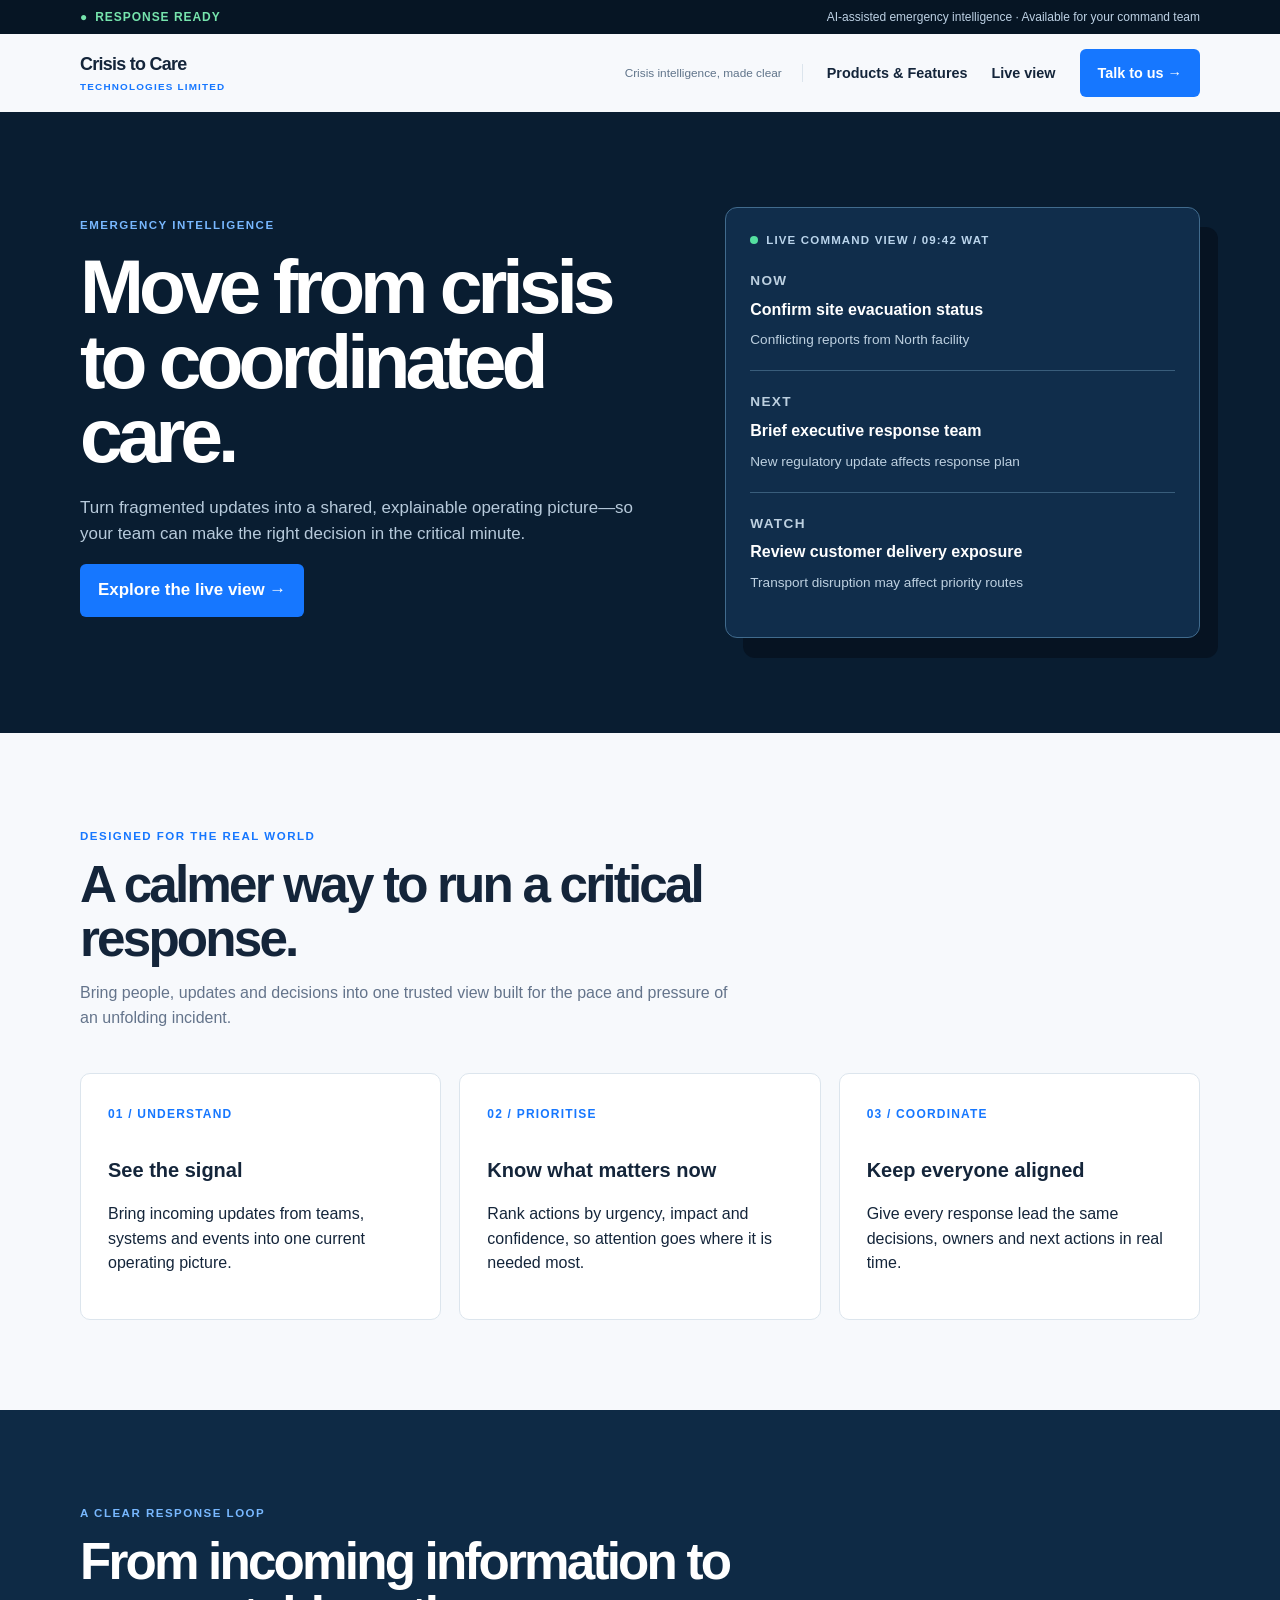
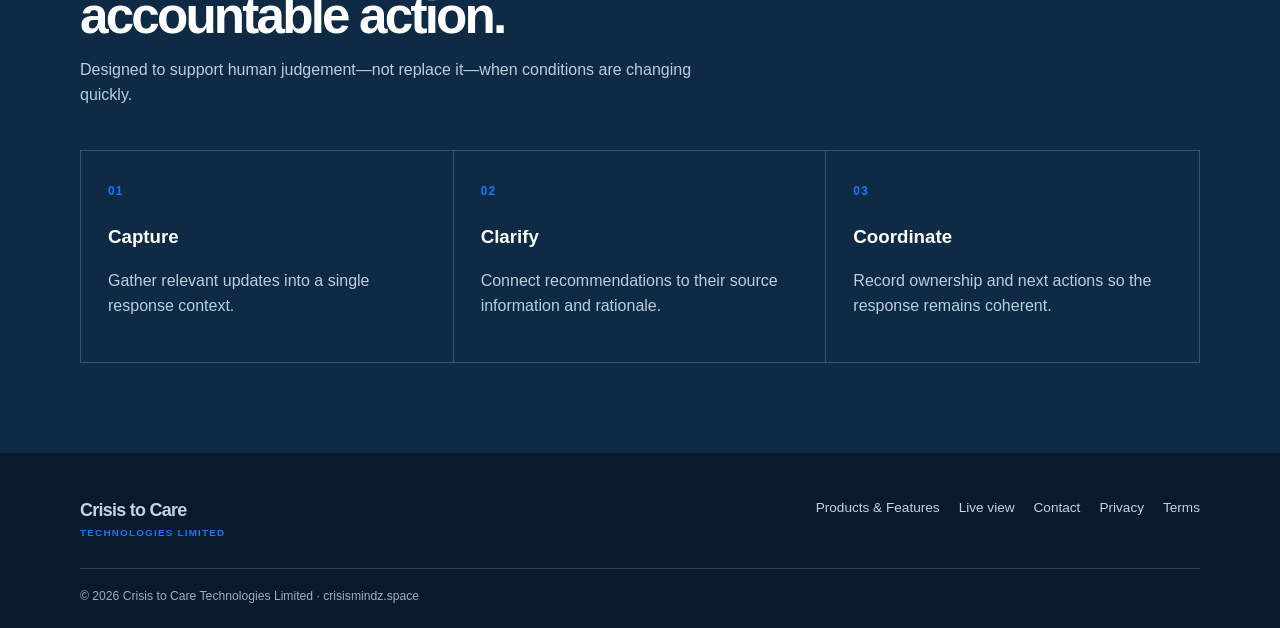
==== index.html @ 1ff705c8 "Redesign Crisis to Care website" ====
<!doctype html><html lang="en"><head><meta charset="utf-8"><meta name="viewport" content="width=device-width,initial-scale=1"><title>Crisis to Care Technologies Limited</title><link rel="stylesheet" href="site.css"><style>.statusbar{background:#061524;color:#bdd1e4;font-size:.75rem}.statusbar .wrap{min-height:34px;display:flex;align-items:center;justify-content:space-between}.status-live{color:#76e4ad;font-weight:bold;letter-spacing:.08em}.status-live:before{content:"●";margin-right:7px}.header-note{color:#60748a;font-size:.74rem;font-weight:normal;border-right:1px solid #dce5ed;padding-right:20px}@media(max-width:720px){.statusbar .wrap span:last-child,.header-note{display:none}}</style></head><body><div class="statusbar"><div class="wrap"><span class="status-live">RESPONSE READY</span><span>AI-assisted emergency intelligence · Available for your command team</span></div></div><nav class="nav wrap"><a class="brand" href="index.html">Crisis to Care<small>Technologies Limited</small></a><div class="links"><span class="header-note">Crisis intelligence, made clear</span><a href="product.html">Products &amp; Features</a><a href="demo.html">Live view</a><a class="button" href="contact.html">Talk to us →</a></div></nav><main><section class="hero"><div class="wrap hero-grid"><div><span class="eyebrow">Emergency intelligence</span><h1>Move from crisis to coordinated care.</h1><p>Turn fragmented updates into a shared, explainable operating picture—so your team can make the right decision in the critical minute.</p><p><a class="button" href="demo.html">Explore the live view →</a></p></div><aside class="command"><header><i class="pulse"></i>LIVE COMMAND VIEW / 09:42 WAT</header><div class="item"><span class="tag">NOW</span><b>Confirm site evacuation status</b><span>Conflicting reports from North facility</span></div><div class="item"><span class="tag">NEXT</span><b>Brief executive response team</b><span>New regulatory update affects response plan</span></div><div class="item"><span class="tag">WATCH</span><b>Review customer delivery exposure</b><span>Transport disruption may affect priority routes</span></div></aside></div></section><section class="section wrap"><div class="intro"><span class="eyebrow" style="color:#1677ff">Designed for the real world</span><h2>A calmer way to run a critical response.</h2><p>Bring people, updates and decisions into one trusted view built for the pace and pressure of an unfolding incident.</p></div><div class="grid"><article class="panel card"><span class="number">01 / UNDERSTAND</span><h3>See the signal</h3><p>Bring incoming updates from teams, systems and events into one current operating picture.</p></article><article class="panel card"><span class="number">02 / PRIORITISE</span><h3>Know what matters now</h3><p>Rank actions by urgency, impact and confidence, so attention goes where it is needed most.</p></article><article class="panel card"><span class="number">03 / COORDINATE</span><h3>Keep everyone aligned</h3><p>Give every response lead the same decisions, owners and next actions in real time.</p></article></div></section><section class="band"><div class="section wrap"><div class="intro"><span class="eyebrow">A clear response loop</span><h2>From incoming information to accountable action.</h2><p class="copy">Designed to support human judgement—not replace it—when conditions are changing quickly.</p></div><div class="steps"><div class="step"><span class="number">01</span><h3>Capture</h3><p class="copy">Gather relevant updates into a single response context.</p></div><div class="step"><span class="number">02</span><h3>Clarify</h3><p class="copy">Connect recommendations to their source information and rationale.</p></div><div class="step"><span class="number">03</span><h3>Coordinate</h3><p class="copy">Record ownership and next actions so the response remains coherent.</p></div></div></div></section></main><footer class="footer"><div class="wrap"><div class="footer-main"><a class="brand" href="index.html">Crisis to Care<small>Technologies Limited</small></a><nav><a href="product.html">Products &amp; Features</a><a href="demo.html">Live view</a><a href="contact.html">Contact</a><a href="privacy.html">Privacy</a><a href="terms.html">Terms</a></nav></div><div class="footer-bottom">© 2026 Crisis to Care Technologies Limited · crisismindz.space</div></div></footer><script src="site.js"></script></body></html>
---- site.css ----
:root{--ink:#14253a;--navy:#091d31;--blue:#1677ff;--pale:#edf6ff;--paper:#f7f9fc;--line:#dce5ed;--muted:#64748b}*{box-sizing:border-box}body{margin:0;background:var(--paper);color:var(--ink);font-family:Arial,sans-serif;line-height:1.55}a{color:inherit;text-decoration:none}.wrap{width:min(1120px,calc(100% - 40px));margin:auto}.nav{height:78px;display:flex;align-items:center;justify-content:space-between;gap:20px}.brand{font-weight:800;letter-spacing:-.04em;font-size:1.12rem}.brand small{display:block;color:var(--blue);font-size:.62rem;letter-spacing:.12em;text-transform:uppercase}.links{display:flex;align-items:center;gap:24px;font-size:.9rem;font-weight:bold}.links a:hover{color:var(--blue)}.button{display:inline-block;background:var(--blue);color:white;border-radius:6px;padding:13px 18px;font-weight:bold}.hero,.pagehead{background:var(--navy);color:white}.hero{padding:95px 0}.hero-grid{display:grid;grid-template-columns:1.1fr .9fr;gap:65px;align-items:center}.eyebrow{color:#78b8ff;font-weight:bold;letter-spacing:.13em;font-size:.72rem;text-transform:uppercase}.hero h1,.pagehead h1{font-size:clamp(2.8rem,6vw,5.4rem);letter-spacing:-.065em;line-height:.97;margin:13px 0 22px}.hero p,.pagehead p{color:#b7cadb;font-size:1.06rem;max-width:590px}.panel{background:white;border:1px solid var(--line);border-radius:10px;padding:27px}.command{background:#102d4b;border:1px solid #416b8d;border-radius:12px;padding:24px;box-shadow:18px 20px 0 #061322}.command header{color:#bad4eb;font-size:.72rem;font-weight:bold;letter-spacing:.1em}.pulse{display:inline-block;width:8px;height:8px;border-radius:50%;background:#55dfa0;margin-right:8px}.item{padding:18px 0;border-bottom:1px solid #395d7b}.item:last-child{border:0}.tag{color:#8dc6ff;font-size:.68rem;font-weight:bold;letter-spacing:.1em}.item b{display:block;margin:5px 0}.item span{color:#bdd0e0;font-size:.85rem}.section{padding:90px 0}.section h2{font-size:clamp(2.1rem,4vw,3.4rem);letter-spacing:-.055em;line-height:1.05;margin:10px 0 16px}.intro{max-width:650px;margin-bottom:42px}.intro p,.copy{color:var(--muted)}.grid{display:grid;grid-template-columns:repeat(3,1fr);gap:18px}.card h3{margin:29px 0 9px;font-size:1.25rem}.number{font-size:.75rem;font-weight:bold;letter-spacing:.1em;color:var(--blue)}.band{background:#0e2a45;color:white}.band .copy{color:#bbcede}.steps{display:grid;grid-template-columns:repeat(3,1fr);border:1px solid #36546f}.step{padding:27px;border-right:1px solid #36546f}.step:last-child{border:0}.pagehead{padding:76px 0}.pagehead h1{font-size:clamp(2.7rem,5vw,4.7rem)}.two{display:grid;grid-template-columns:1fr 1fr;gap:72px}.feature{display:grid;grid-template-columns:55px 1fr;gap:18px;padding:23px 0;border-bottom:1px solid var(--line)}.feature strong{background:var(--pale);color:var(--blue);border-radius:50%;height:43px;width:43px;display:grid;place-items:center;font-size:.76rem}.feature h3{margin:0 0 6px}.feature p{margin:0;color:var(--muted)}.form label{display:block;font-size:.8rem;font-weight:bold;margin:15px 0 6px}.form input,.form textarea,.form select{width:100%;padding:12px;border:1px solid #c9d6e1;border-radius:5px;font:inherit}.form textarea{min-height:120px}.legal{max-width:790px}.legal h2{font-size:1.4rem;margin-top:37px}.legal p{color:#566579}.footer{background:#081a2c;color:#c5d4e0;padding:44px 0 22px}.footer-main{display:flex;justify-content:space-between;gap:20px;padding-bottom:28px}.footer nav{display:flex;gap:19px;font-size:.85rem}.footer-bottom{border-top:1px solid #29425a;padding-top:18px;font-size:.76rem;color:#9bb0c0}@media(max-width:720px){.links{gap:10px;font-size:.78rem}.links a:not(.button){display:none}.hero{padding:70px 0}.hero-grid,.two,.grid,.steps{grid-template-columns:1fr;gap:25px}.section{padding:65px 0}.step{border-right:0;border-bottom:1px solid #36546f}.footer-main{flex-direction:column}.command{box-shadow:none}}
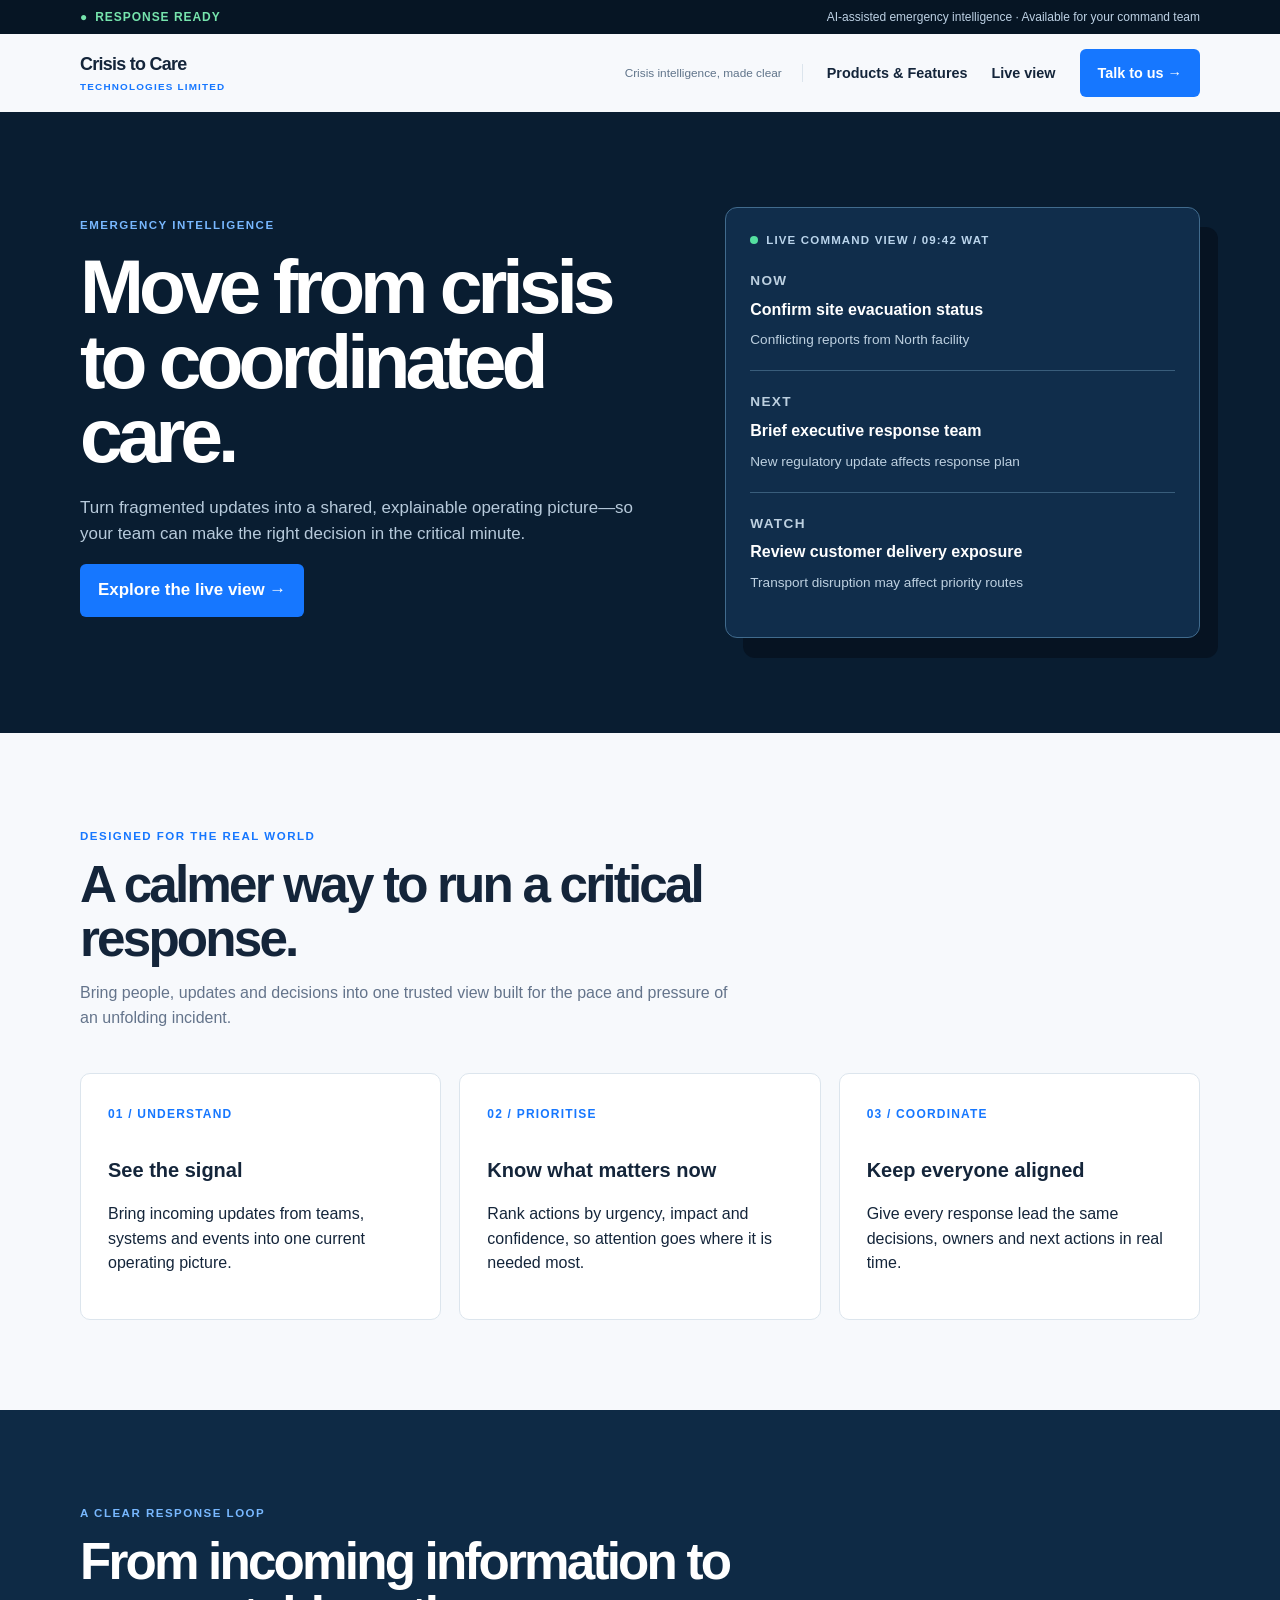
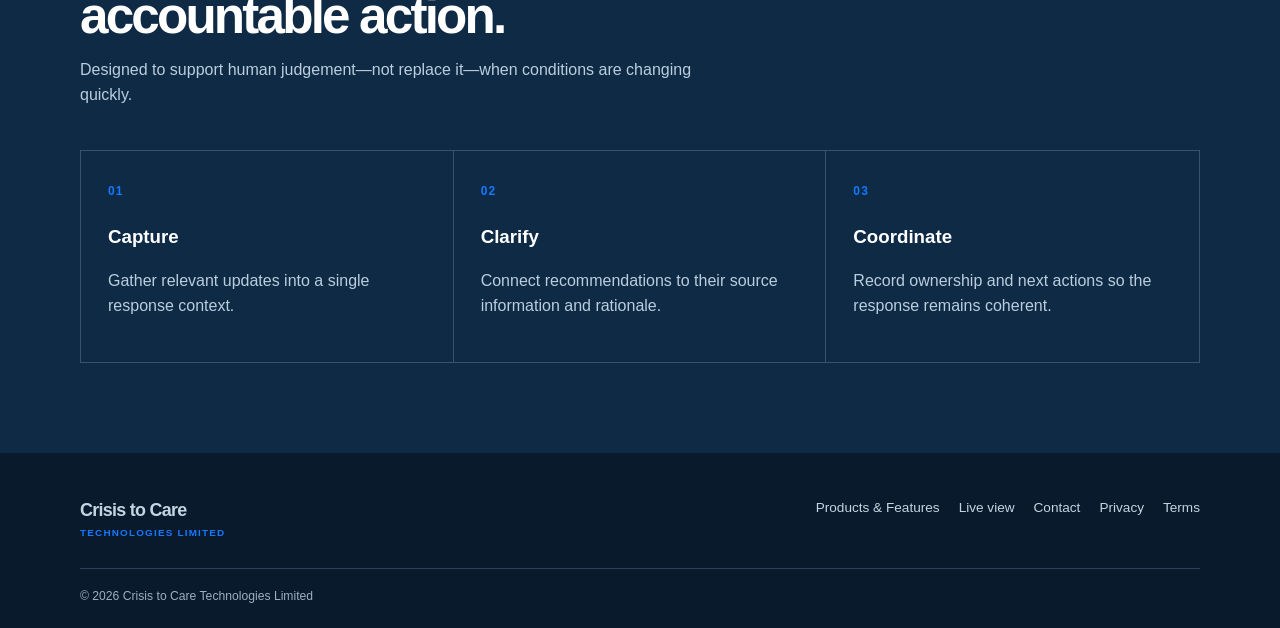
==== commit 9c07b8ca: "Set Crisis to Care canonical domain" ====
--- a/index.html
+++ b/index.html
@@ -1 +1 @@
-<!doctype html><html lang="en"><head><meta charset="utf-8"><meta name="viewport" content="width=device-width,initial-scale=1"><title>Crisis to Care Technologies Limited</title><link rel="stylesheet" href="site.css"><style>.statusbar{background:#061524;color:#bdd1e4;font-size:.75rem}.statusbar .wrap{min-height:34px;display:flex;align-items:center;justify-content:space-between}.status-live{color:#76e4ad;font-weight:bold;letter-spacing:.08em}.status-live:before{content:"●";margin-right:7px}.header-note{color:#60748a;font-size:.74rem;font-weight:normal;border-right:1px solid #dce5ed;padding-right:20px}@media(max-width:720px){.statusbar .wrap span:last-child,.header-note{display:none}}</style></head><body><div class="statusbar"><div class="wrap"><span class="status-live">RESPONSE READY</span><span>AI-assisted emergency intelligence · Available for your command team</span></div></div><nav class="nav wrap"><a class="brand" href="index.html">Crisis to Care<small>Technologies Limited</small></a><div class="links"><span class="header-note">Crisis intelligence, made clear</span><a href="product.html">Products &amp; Features</a><a href="demo.html">Live view</a><a class="button" href="contact.html">Talk to us →</a></div></nav><main><section class="hero"><div class="wrap hero-grid"><div><span class="eyebrow">Emergency intelligence</span><h1>Move from crisis to coordinated care.</h1><p>Turn fragmented updates into a shared, explainable operating picture—so your team can make the right decision in the critical minute.</p><p><a class="button" href="demo.html">Explore the live view →</a></p></div><aside class="command"><header><i class="pulse"></i>LIVE COMMAND VIEW / 09:42 WAT</header><div class="item"><span class="tag">NOW</span><b>Confirm site evacuation status</b><span>Conflicting reports from North facility</span></div><div class="item"><span class="tag">NEXT</span><b>Brief executive response team</b><span>New regulatory update affects response plan</span></div><div class="item"><span class="tag">WATCH</span><b>Review customer delivery exposure</b><span>Transport disruption may affect priority routes</span></div></aside></div></section><section class="section wrap"><div class="intro"><span class="eyebrow" style="color:#1677ff">Designed for the real world</span><h2>A calmer way to run a critical response.</h2><p>Bring people, updates and decisions into one trusted view built for the pace and pressure of an unfolding incident.</p></div><div class="grid"><article class="panel card"><span class="number">01 / UNDERSTAND</span><h3>See the signal</h3><p>Bring incoming updates from teams, systems and events into one current operating picture.</p></article><article class="panel card"><span class="number">02 / PRIORITISE</span><h3>Know what matters now</h3><p>Rank actions by urgency, impact and confidence, so attention goes where it is needed most.</p></article><article class="panel card"><span class="number">03 / COORDINATE</span><h3>Keep everyone aligned</h3><p>Give every response lead the same decisions, owners and next actions in real time.</p></article></div></section><section class="band"><div class="section wrap"><div class="intro"><span class="eyebrow">A clear response loop</span><h2>From incoming information to accountable action.</h2><p class="copy">Designed to support human judgement—not replace it—when conditions are changing quickly.</p></div><div class="steps"><div class="step"><span class="number">01</span><h3>Capture</h3><p class="copy">Gather relevant updates into a single response context.</p></div><div class="step"><span class="number">02</span><h3>Clarify</h3><p class="copy">Connect recommendations to their source information and rationale.</p></div><div class="step"><span class="number">03</span><h3>Coordinate</h3><p class="copy">Record ownership and next actions so the response remains coherent.</p></div></div></div></section></main><footer class="footer"><div class="wrap"><div class="footer-main"><a class="brand" href="index.html">Crisis to Care<small>Technologies Limited</small></a><nav><a href="product.html">Products &amp; Features</a><a href="demo.html">Live view</a><a href="contact.html">Contact</a><a href="privacy.html">Privacy</a><a href="terms.html">Terms</a></nav></div><div class="footer-bottom">© 2026 Crisis to Care Technologies Limited · crisismindz.space</div></div></footer><script src="site.js"></script></body></html>
+<!doctype html><html lang="en"><head><meta charset="utf-8"><meta name="viewport" content="width=device-width,initial-scale=1"><title>Crisis to Care Technologies Limited</title><link rel="stylesheet" href="site.css"><style>.statusbar{background:#061524;color:#bdd1e4;font-size:.75rem}.statusbar .wrap{min-height:34px;display:flex;align-items:center;justify-content:space-between}.status-live{color:#76e4ad;font-weight:bold;letter-spacing:.08em}.status-live:before{content:"●";margin-right:7px}.header-note{color:#60748a;font-size:.74rem;font-weight:normal;border-right:1px solid #dce5ed;padding-right:20px}@media(max-width:720px){.statusbar .wrap span:last-child,.header-note{display:none}}</style></head><body><div class="statusbar"><div class="wrap"><span class="status-live">RESPONSE READY</span><span>AI-assisted emergency intelligence · Available for your command team</span></div></div><nav class="nav wrap"><a class="brand" href="index.html">Crisis to Care<small>Technologies Limited</small></a><div class="links"><span class="header-note">Crisis intelligence, made clear</span><a href="product.html">Products &amp; Features</a><a href="demo.html">Live view</a><a class="button" href="contact.html">Talk to us →</a></div></nav><main><section class="hero"><div class="wrap hero-grid"><div><span class="eyebrow">Emergency intelligence</span><h1>Move from crisis to coordinated care.</h1><p>Turn fragmented updates into a shared, explainable operating picture—so your team can make the right decision in the critical minute.</p><p><a class="button" href="demo.html">Explore the live view →</a></p></div><aside class="command"><header><i class="pulse"></i>LIVE COMMAND VIEW / 09:42 WAT</header><div class="item"><span class="tag">NOW</span><b>Confirm site evacuation status</b><span>Conflicting reports from North facility</span></div><div class="item"><span class="tag">NEXT</span><b>Brief executive response team</b><span>New regulatory update affects response plan</span></div><div class="item"><span class="tag">WATCH</span><b>Review customer delivery exposure</b><span>Transport disruption may affect priority routes</span></div></aside></div></section><section class="section wrap"><div class="intro"><span class="eyebrow" style="color:#1677ff">Designed for the real world</span><h2>A calmer way to run a critical response.</h2><p>Bring people, updates and decisions into one trusted view built for the pace and pressure of an unfolding incident.</p></div><div class="grid"><article class="panel card"><span class="number">01 / UNDERSTAND</span><h3>See the signal</h3><p>Bring incoming updates from teams, systems and events into one current operating picture.</p></article><article class="panel card"><span class="number">02 / PRIORITISE</span><h3>Know what matters now</h3><p>Rank actions by urgency, impact and confidence, so attention goes where it is needed most.</p></article><article class="panel card"><span class="number">03 / COORDINATE</span><h3>Keep everyone aligned</h3><p>Give every response lead the same decisions, owners and next actions in real time.</p></article></div></section><section class="band"><div class="section wrap"><div class="intro"><span class="eyebrow">A clear response loop</span><h2>From incoming information to accountable action.</h2><p class="copy">Designed to support human judgement—not replace it—when conditions are changing quickly.</p></div><div class="steps"><div class="step"><span class="number">01</span><h3>Capture</h3><p class="copy">Gather relevant updates into a single response context.</p></div><div class="step"><span class="number">02</span><h3>Clarify</h3><p class="copy">Connect recommendations to their source information and rationale.</p></div><div class="step"><span class="number">03</span><h3>Coordinate</h3><p class="copy">Record ownership and next actions so the response remains coherent.</p></div></div></div></section></main><footer class="footer"><div class="wrap"><div class="footer-main"><a class="brand" href="index.html">Crisis to Care<small>Technologies Limited</small></a><nav><a href="product.html">Products &amp; Features</a><a href="demo.html">Live view</a><a href="contact.html">Contact</a><a href="privacy.html">Privacy</a><a href="terms.html">Terms</a></nav></div><div class="footer-bottom">© 2026 Crisis to Care Technologies Limited</div></div></footer><script src="site.js"></script></body></html>
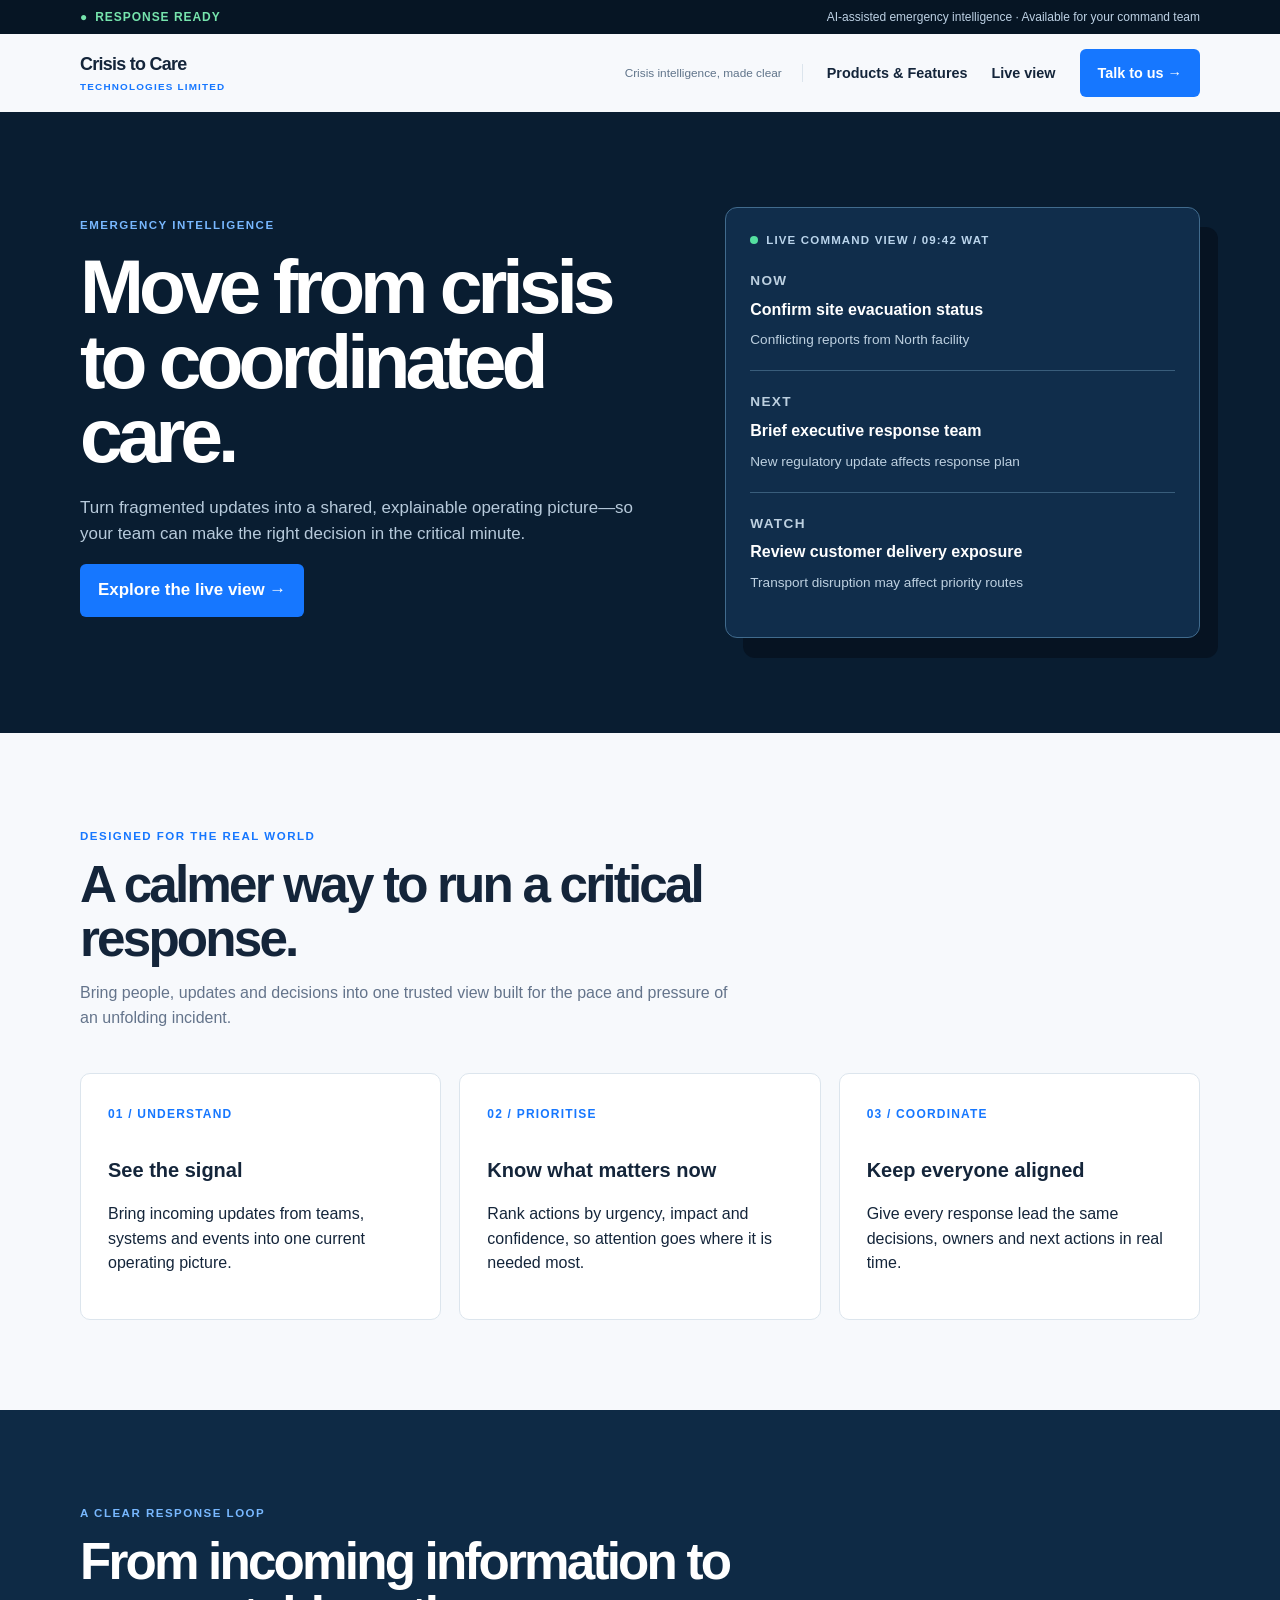
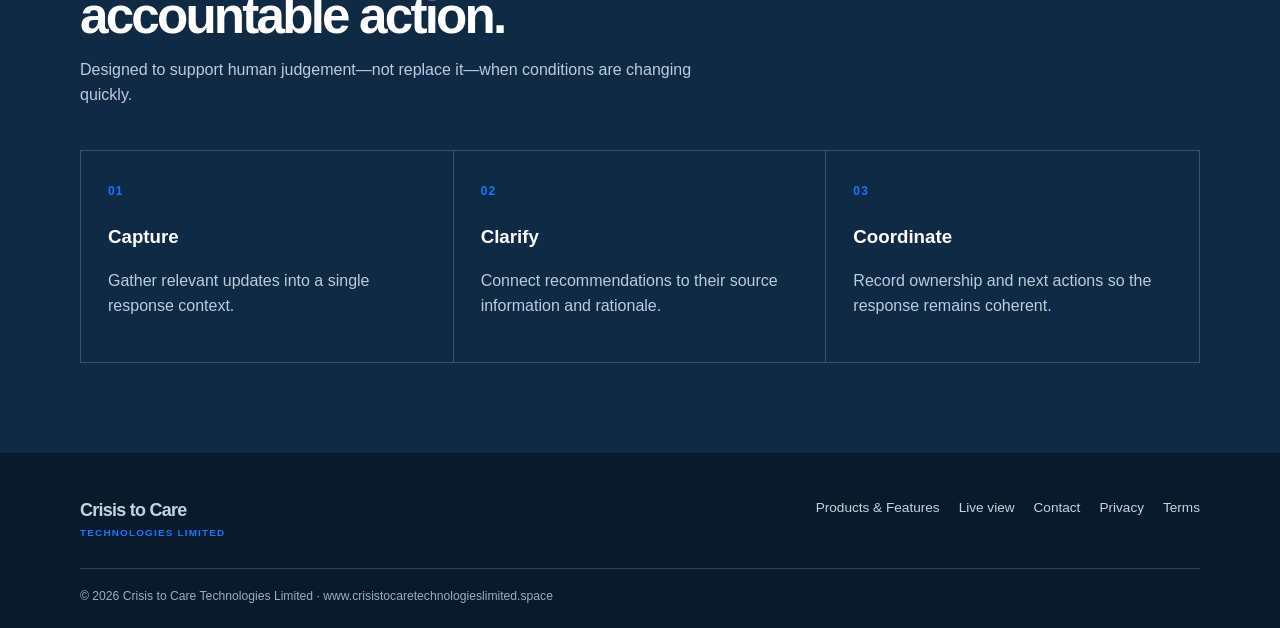
==== commit 07730876: "Show website URL in footer and contact" ====
--- a/index.html
+++ b/index.html
@@ -1 +1 @@
-<!doctype html><html lang="en"><head><meta charset="utf-8"><meta name="viewport" content="width=device-width,initial-scale=1"><title>Crisis to Care Technologies Limited</title><link rel="stylesheet" href="site.css"><style>.statusbar{background:#061524;color:#bdd1e4;font-size:.75rem}.statusbar .wrap{min-height:34px;display:flex;align-items:center;justify-content:space-between}.status-live{color:#76e4ad;font-weight:bold;letter-spacing:.08em}.status-live:before{content:"●";margin-right:7px}.header-note{color:#60748a;font-size:.74rem;font-weight:normal;border-right:1px solid #dce5ed;padding-right:20px}@media(max-width:720px){.statusbar .wrap span:last-child,.header-note{display:none}}</style></head><body><div class="statusbar"><div class="wrap"><span class="status-live">RESPONSE READY</span><span>AI-assisted emergency intelligence · Available for your command team</span></div></div><nav class="nav wrap"><a class="brand" href="index.html">Crisis to Care<small>Technologies Limited</small></a><div class="links"><span class="header-note">Crisis intelligence, made clear</span><a href="product.html">Products &amp; Features</a><a href="demo.html">Live view</a><a class="button" href="contact.html">Talk to us →</a></div></nav><main><section class="hero"><div class="wrap hero-grid"><div><span class="eyebrow">Emergency intelligence</span><h1>Move from crisis to coordinated care.</h1><p>Turn fragmented updates into a shared, explainable operating picture—so your team can make the right decision in the critical minute.</p><p><a class="button" href="demo.html">Explore the live view →</a></p></div><aside class="command"><header><i class="pulse"></i>LIVE COMMAND VIEW / 09:42 WAT</header><div class="item"><span class="tag">NOW</span><b>Confirm site evacuation status</b><span>Conflicting reports from North facility</span></div><div class="item"><span class="tag">NEXT</span><b>Brief executive response team</b><span>New regulatory update affects response plan</span></div><div class="item"><span class="tag">WATCH</span><b>Review customer delivery exposure</b><span>Transport disruption may affect priority routes</span></div></aside></div></section><section class="section wrap"><div class="intro"><span class="eyebrow" style="color:#1677ff">Designed for the real world</span><h2>A calmer way to run a critical response.</h2><p>Bring people, updates and decisions into one trusted view built for the pace and pressure of an unfolding incident.</p></div><div class="grid"><article class="panel card"><span class="number">01 / UNDERSTAND</span><h3>See the signal</h3><p>Bring incoming updates from teams, systems and events into one current operating picture.</p></article><article class="panel card"><span class="number">02 / PRIORITISE</span><h3>Know what matters now</h3><p>Rank actions by urgency, impact and confidence, so attention goes where it is needed most.</p></article><article class="panel card"><span class="number">03 / COORDINATE</span><h3>Keep everyone aligned</h3><p>Give every response lead the same decisions, owners and next actions in real time.</p></article></div></section><section class="band"><div class="section wrap"><div class="intro"><span class="eyebrow">A clear response loop</span><h2>From incoming information to accountable action.</h2><p class="copy">Designed to support human judgement—not replace it—when conditions are changing quickly.</p></div><div class="steps"><div class="step"><span class="number">01</span><h3>Capture</h3><p class="copy">Gather relevant updates into a single response context.</p></div><div class="step"><span class="number">02</span><h3>Clarify</h3><p class="copy">Connect recommendations to their source information and rationale.</p></div><div class="step"><span class="number">03</span><h3>Coordinate</h3><p class="copy">Record ownership and next actions so the response remains coherent.</p></div></div></div></section></main><footer class="footer"><div class="wrap"><div class="footer-main"><a class="brand" href="index.html">Crisis to Care<small>Technologies Limited</small></a><nav><a href="product.html">Products &amp; Features</a><a href="demo.html">Live view</a><a href="contact.html">Contact</a><a href="privacy.html">Privacy</a><a href="terms.html">Terms</a></nav></div><div class="footer-bottom">© 2026 Crisis to Care Technologies Limited</div></div></footer><script src="site.js"></script></body></html>
+<!doctype html><html lang="en"><head><meta charset="utf-8"><meta name="viewport" content="width=device-width,initial-scale=1"><title>Crisis to Care Technologies Limited</title><link rel="stylesheet" href="site.css"><style>.statusbar{background:#061524;color:#bdd1e4;font-size:.75rem}.statusbar .wrap{min-height:34px;display:flex;align-items:center;justify-content:space-between}.status-live{color:#76e4ad;font-weight:bold;letter-spacing:.08em}.status-live:before{content:"●";margin-right:7px}.header-note{color:#60748a;font-size:.74rem;font-weight:normal;border-right:1px solid #dce5ed;padding-right:20px}@media(max-width:720px){.statusbar .wrap span:last-child,.header-note{display:none}}</style></head><body><div class="statusbar"><div class="wrap"><span class="status-live">RESPONSE READY</span><span>AI-assisted emergency intelligence · Available for your command team</span></div></div><nav class="nav wrap"><a class="brand" href="index.html">Crisis to Care<small>Technologies Limited</small></a><div class="links"><span class="header-note">Crisis intelligence, made clear</span><a href="product.html">Products &amp; Features</a><a href="demo.html">Live view</a><a class="button" href="contact.html">Talk to us →</a></div></nav><main><section class="hero"><div class="wrap hero-grid"><div><span class="eyebrow">Emergency intelligence</span><h1>Move from crisis to coordinated care.</h1><p>Turn fragmented updates into a shared, explainable operating picture—so your team can make the right decision in the critical minute.</p><p><a class="button" href="demo.html">Explore the live view →</a></p></div><aside class="command"><header><i class="pulse"></i>LIVE COMMAND VIEW / 09:42 WAT</header><div class="item"><span class="tag">NOW</span><b>Confirm site evacuation status</b><span>Conflicting reports from North facility</span></div><div class="item"><span class="tag">NEXT</span><b>Brief executive response team</b><span>New regulatory update affects response plan</span></div><div class="item"><span class="tag">WATCH</span><b>Review customer delivery exposure</b><span>Transport disruption may affect priority routes</span></div></aside></div></section><section class="section wrap"><div class="intro"><span class="eyebrow" style="color:#1677ff">Designed for the real world</span><h2>A calmer way to run a critical response.</h2><p>Bring people, updates and decisions into one trusted view built for the pace and pressure of an unfolding incident.</p></div><div class="grid"><article class="panel card"><span class="number">01 / UNDERSTAND</span><h3>See the signal</h3><p>Bring incoming updates from teams, systems and events into one current operating picture.</p></article><article class="panel card"><span class="number">02 / PRIORITISE</span><h3>Know what matters now</h3><p>Rank actions by urgency, impact and confidence, so attention goes where it is needed most.</p></article><article class="panel card"><span class="number">03 / COORDINATE</span><h3>Keep everyone aligned</h3><p>Give every response lead the same decisions, owners and next actions in real time.</p></article></div></section><section class="band"><div class="section wrap"><div class="intro"><span class="eyebrow">A clear response loop</span><h2>From incoming information to accountable action.</h2><p class="copy">Designed to support human judgement—not replace it—when conditions are changing quickly.</p></div><div class="steps"><div class="step"><span class="number">01</span><h3>Capture</h3><p class="copy">Gather relevant updates into a single response context.</p></div><div class="step"><span class="number">02</span><h3>Clarify</h3><p class="copy">Connect recommendations to their source information and rationale.</p></div><div class="step"><span class="number">03</span><h3>Coordinate</h3><p class="copy">Record ownership and next actions so the response remains coherent.</p></div></div></div></section></main><footer class="footer"><div class="wrap"><div class="footer-main"><a class="brand" href="index.html">Crisis to Care<small>Technologies Limited</small></a><nav><a href="product.html">Products &amp; Features</a><a href="demo.html">Live view</a><a href="contact.html">Contact</a><a href="privacy.html">Privacy</a><a href="terms.html">Terms</a></nav></div><div class="footer-bottom">© 2026 Crisis to Care Technologies Limited · <a href="https://www.crisistocaretechnologieslimited.space">www.crisistocaretechnologieslimited.space</a></div></div></footer><script src="site.js"></script></body></html>
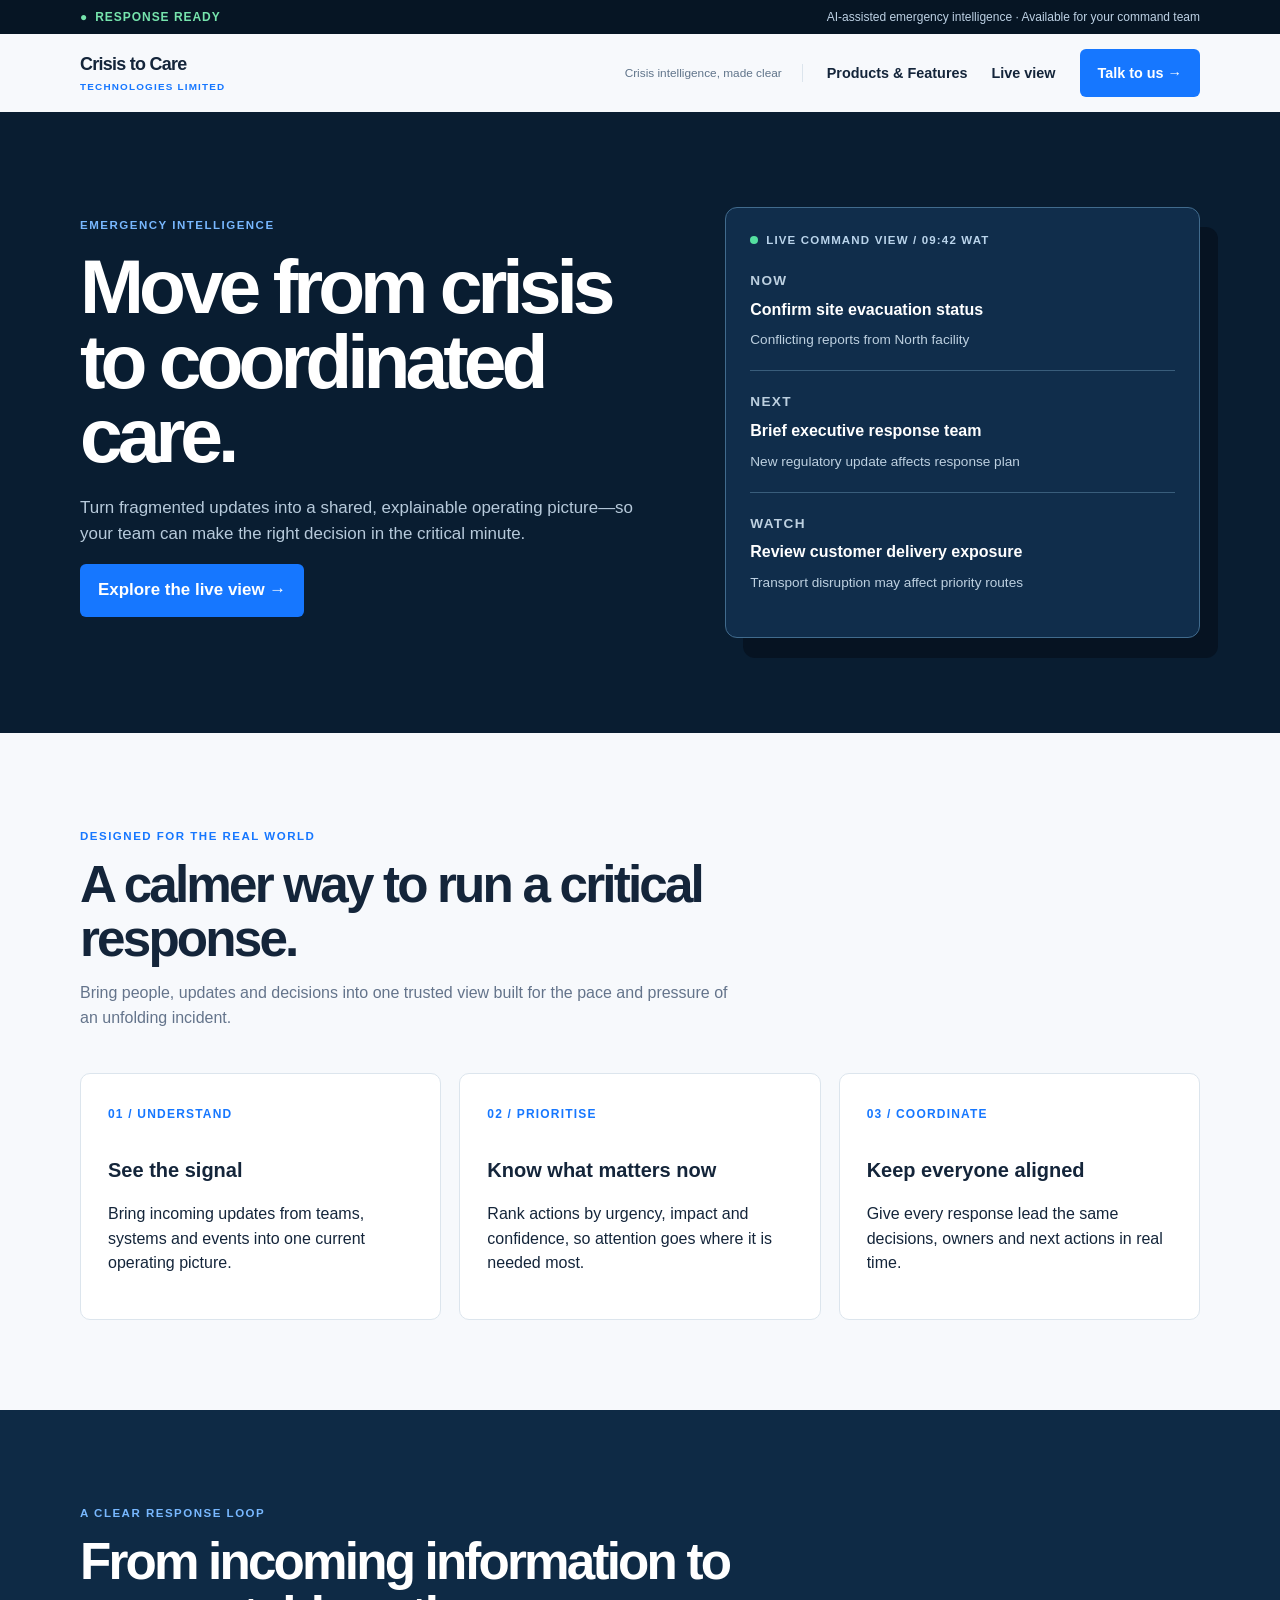
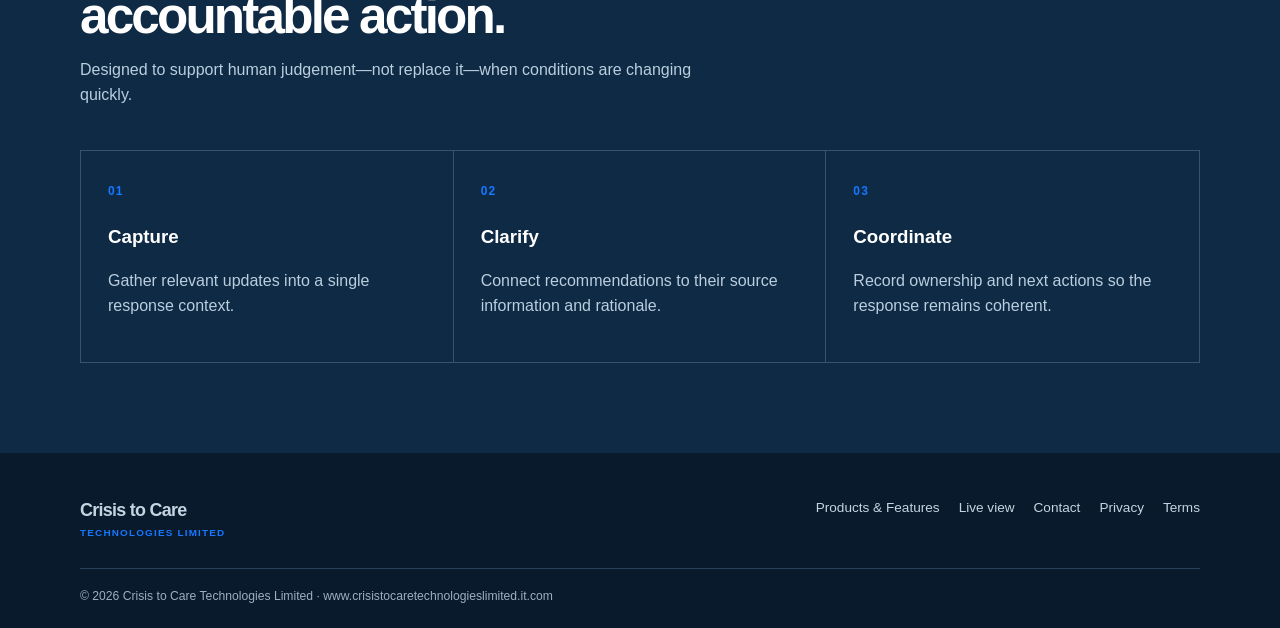
==== commit 09d86088: "Change Crisis to Care domain to it.com" ====
--- a/index.html
+++ b/index.html
@@ -1 +1 @@
-<!doctype html><html lang="en"><head><meta charset="utf-8"><meta name="viewport" content="width=device-width,initial-scale=1"><title>Crisis to Care Technologies Limited</title><link rel="stylesheet" href="site.css"><style>.statusbar{background:#061524;color:#bdd1e4;font-size:.75rem}.statusbar .wrap{min-height:34px;display:flex;align-items:center;justify-content:space-between}.status-live{color:#76e4ad;font-weight:bold;letter-spacing:.08em}.status-live:before{content:"●";margin-right:7px}.header-note{color:#60748a;font-size:.74rem;font-weight:normal;border-right:1px solid #dce5ed;padding-right:20px}@media(max-width:720px){.statusbar .wrap span:last-child,.header-note{display:none}}</style></head><body><div class="statusbar"><div class="wrap"><span class="status-live">RESPONSE READY</span><span>AI-assisted emergency intelligence · Available for your command team</span></div></div><nav class="nav wrap"><a class="brand" href="index.html">Crisis to Care<small>Technologies Limited</small></a><div class="links"><span class="header-note">Crisis intelligence, made clear</span><a href="product.html">Products &amp; Features</a><a href="demo.html">Live view</a><a class="button" href="contact.html">Talk to us →</a></div></nav><main><section class="hero"><div class="wrap hero-grid"><div><span class="eyebrow">Emergency intelligence</span><h1>Move from crisis to coordinated care.</h1><p>Turn fragmented updates into a shared, explainable operating picture—so your team can make the right decision in the critical minute.</p><p><a class="button" href="demo.html">Explore the live view →</a></p></div><aside class="command"><header><i class="pulse"></i>LIVE COMMAND VIEW / 09:42 WAT</header><div class="item"><span class="tag">NOW</span><b>Confirm site evacuation status</b><span>Conflicting reports from North facility</span></div><div class="item"><span class="tag">NEXT</span><b>Brief executive response team</b><span>New regulatory update affects response plan</span></div><div class="item"><span class="tag">WATCH</span><b>Review customer delivery exposure</b><span>Transport disruption may affect priority routes</span></div></aside></div></section><section class="section wrap"><div class="intro"><span class="eyebrow" style="color:#1677ff">Designed for the real world</span><h2>A calmer way to run a critical response.</h2><p>Bring people, updates and decisions into one trusted view built for the pace and pressure of an unfolding incident.</p></div><div class="grid"><article class="panel card"><span class="number">01 / UNDERSTAND</span><h3>See the signal</h3><p>Bring incoming updates from teams, systems and events into one current operating picture.</p></article><article class="panel card"><span class="number">02 / PRIORITISE</span><h3>Know what matters now</h3><p>Rank actions by urgency, impact and confidence, so attention goes where it is needed most.</p></article><article class="panel card"><span class="number">03 / COORDINATE</span><h3>Keep everyone aligned</h3><p>Give every response lead the same decisions, owners and next actions in real time.</p></article></div></section><section class="band"><div class="section wrap"><div class="intro"><span class="eyebrow">A clear response loop</span><h2>From incoming information to accountable action.</h2><p class="copy">Designed to support human judgement—not replace it—when conditions are changing quickly.</p></div><div class="steps"><div class="step"><span class="number">01</span><h3>Capture</h3><p class="copy">Gather relevant updates into a single response context.</p></div><div class="step"><span class="number">02</span><h3>Clarify</h3><p class="copy">Connect recommendations to their source information and rationale.</p></div><div class="step"><span class="number">03</span><h3>Coordinate</h3><p class="copy">Record ownership and next actions so the response remains coherent.</p></div></div></div></section></main><footer class="footer"><div class="wrap"><div class="footer-main"><a class="brand" href="index.html">Crisis to Care<small>Technologies Limited</small></a><nav><a href="product.html">Products &amp; Features</a><a href="demo.html">Live view</a><a href="contact.html">Contact</a><a href="privacy.html">Privacy</a><a href="terms.html">Terms</a></nav></div><div class="footer-bottom">© 2026 Crisis to Care Technologies Limited · <a href="https://www.crisistocaretechnologieslimited.space">www.crisistocaretechnologieslimited.space</a></div></div></footer><script src="site.js"></script></body></html>
+<!doctype html><html lang="en"><head><meta charset="utf-8"><meta name="viewport" content="width=device-width,initial-scale=1"><title>Crisis to Care Technologies Limited</title><link rel="stylesheet" href="site.css"><style>.statusbar{background:#061524;color:#bdd1e4;font-size:.75rem}.statusbar .wrap{min-height:34px;display:flex;align-items:center;justify-content:space-between}.status-live{color:#76e4ad;font-weight:bold;letter-spacing:.08em}.status-live:before{content:"●";margin-right:7px}.header-note{color:#60748a;font-size:.74rem;font-weight:normal;border-right:1px solid #dce5ed;padding-right:20px}@media(max-width:720px){.statusbar .wrap span:last-child,.header-note{display:none}}</style></head><body><div class="statusbar"><div class="wrap"><span class="status-live">RESPONSE READY</span><span>AI-assisted emergency intelligence · Available for your command team</span></div></div><nav class="nav wrap"><a class="brand" href="index.html">Crisis to Care<small>Technologies Limited</small></a><div class="links"><span class="header-note">Crisis intelligence, made clear</span><a href="product.html">Products &amp; Features</a><a href="demo.html">Live view</a><a class="button" href="contact.html">Talk to us →</a></div></nav><main><section class="hero"><div class="wrap hero-grid"><div><span class="eyebrow">Emergency intelligence</span><h1>Move from crisis to coordinated care.</h1><p>Turn fragmented updates into a shared, explainable operating picture—so your team can make the right decision in the critical minute.</p><p><a class="button" href="demo.html">Explore the live view →</a></p></div><aside class="command"><header><i class="pulse"></i>LIVE COMMAND VIEW / 09:42 WAT</header><div class="item"><span class="tag">NOW</span><b>Confirm site evacuation status</b><span>Conflicting reports from North facility</span></div><div class="item"><span class="tag">NEXT</span><b>Brief executive response team</b><span>New regulatory update affects response plan</span></div><div class="item"><span class="tag">WATCH</span><b>Review customer delivery exposure</b><span>Transport disruption may affect priority routes</span></div></aside></div></section><section class="section wrap"><div class="intro"><span class="eyebrow" style="color:#1677ff">Designed for the real world</span><h2>A calmer way to run a critical response.</h2><p>Bring people, updates and decisions into one trusted view built for the pace and pressure of an unfolding incident.</p></div><div class="grid"><article class="panel card"><span class="number">01 / UNDERSTAND</span><h3>See the signal</h3><p>Bring incoming updates from teams, systems and events into one current operating picture.</p></article><article class="panel card"><span class="number">02 / PRIORITISE</span><h3>Know what matters now</h3><p>Rank actions by urgency, impact and confidence, so attention goes where it is needed most.</p></article><article class="panel card"><span class="number">03 / COORDINATE</span><h3>Keep everyone aligned</h3><p>Give every response lead the same decisions, owners and next actions in real time.</p></article></div></section><section class="band"><div class="section wrap"><div class="intro"><span class="eyebrow">A clear response loop</span><h2>From incoming information to accountable action.</h2><p class="copy">Designed to support human judgement—not replace it—when conditions are changing quickly.</p></div><div class="steps"><div class="step"><span class="number">01</span><h3>Capture</h3><p class="copy">Gather relevant updates into a single response context.</p></div><div class="step"><span class="number">02</span><h3>Clarify</h3><p class="copy">Connect recommendations to their source information and rationale.</p></div><div class="step"><span class="number">03</span><h3>Coordinate</h3><p class="copy">Record ownership and next actions so the response remains coherent.</p></div></div></div></section></main><footer class="footer"><div class="wrap"><div class="footer-main"><a class="brand" href="index.html">Crisis to Care<small>Technologies Limited</small></a><nav><a href="product.html">Products &amp; Features</a><a href="demo.html">Live view</a><a href="contact.html">Contact</a><a href="privacy.html">Privacy</a><a href="terms.html">Terms</a></nav></div><div class="footer-bottom">© 2026 Crisis to Care Technologies Limited · <a href="https://www.crisistocaretechnologieslimited.it.com">www.crisistocaretechnologieslimited.it.com</a></div></div></footer><script src="site.js"></script></body></html>
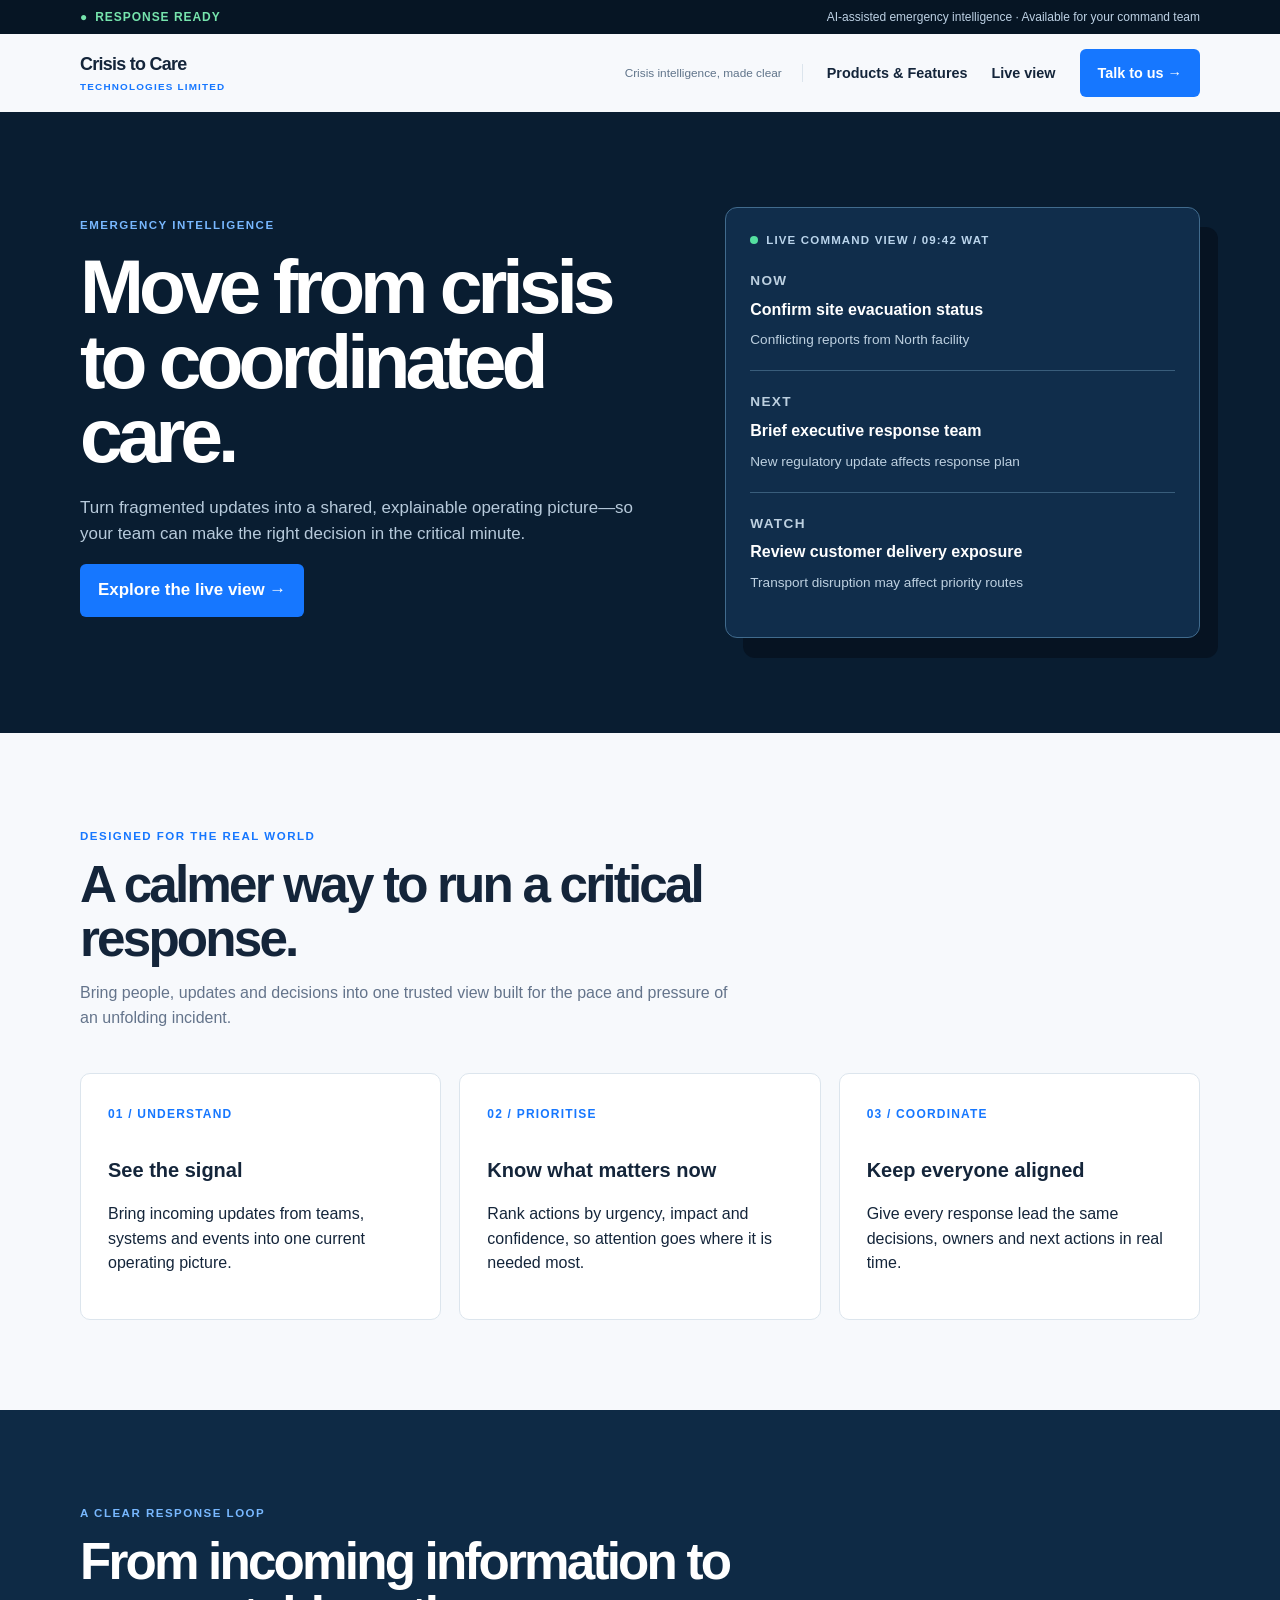
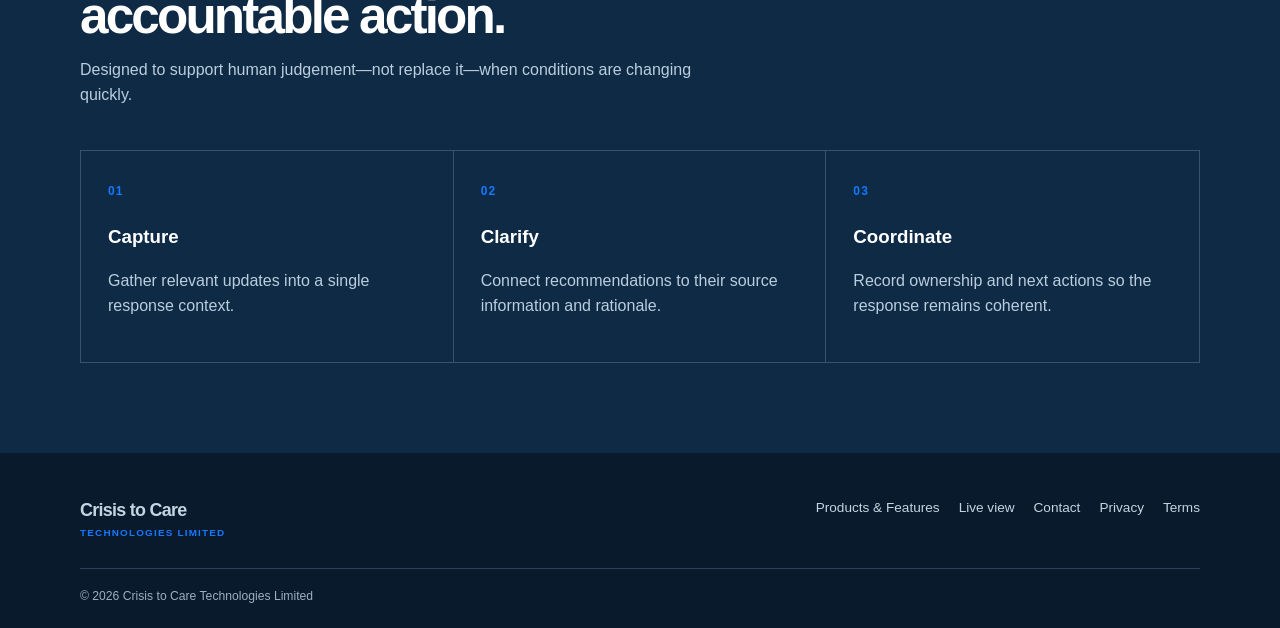
==== commit 61470ff1: "Remove website URL from pages and metadata" ====
--- a/index.html
+++ b/index.html
@@ -1 +1 @@
-<!doctype html><html lang="en"><head><meta charset="utf-8"><meta name="viewport" content="width=device-width,initial-scale=1"><title>Crisis to Care Technologies Limited</title><link rel="stylesheet" href="site.css"><style>.statusbar{background:#061524;color:#bdd1e4;font-size:.75rem}.statusbar .wrap{min-height:34px;display:flex;align-items:center;justify-content:space-between}.status-live{color:#76e4ad;font-weight:bold;letter-spacing:.08em}.status-live:before{content:"●";margin-right:7px}.header-note{color:#60748a;font-size:.74rem;font-weight:normal;border-right:1px solid #dce5ed;padding-right:20px}@media(max-width:720px){.statusbar .wrap span:last-child,.header-note{display:none}}</style></head><body><div class="statusbar"><div class="wrap"><span class="status-live">RESPONSE READY</span><span>AI-assisted emergency intelligence · Available for your command team</span></div></div><nav class="nav wrap"><a class="brand" href="index.html">Crisis to Care<small>Technologies Limited</small></a><div class="links"><span class="header-note">Crisis intelligence, made clear</span><a href="product.html">Products &amp; Features</a><a href="demo.html">Live view</a><a class="button" href="contact.html">Talk to us →</a></div></nav><main><section class="hero"><div class="wrap hero-grid"><div><span class="eyebrow">Emergency intelligence</span><h1>Move from crisis to coordinated care.</h1><p>Turn fragmented updates into a shared, explainable operating picture—so your team can make the right decision in the critical minute.</p><p><a class="button" href="demo.html">Explore the live view →</a></p></div><aside class="command"><header><i class="pulse"></i>LIVE COMMAND VIEW / 09:42 WAT</header><div class="item"><span class="tag">NOW</span><b>Confirm site evacuation status</b><span>Conflicting reports from North facility</span></div><div class="item"><span class="tag">NEXT</span><b>Brief executive response team</b><span>New regulatory update affects response plan</span></div><div class="item"><span class="tag">WATCH</span><b>Review customer delivery exposure</b><span>Transport disruption may affect priority routes</span></div></aside></div></section><section class="section wrap"><div class="intro"><span class="eyebrow" style="color:#1677ff">Designed for the real world</span><h2>A calmer way to run a critical response.</h2><p>Bring people, updates and decisions into one trusted view built for the pace and pressure of an unfolding incident.</p></div><div class="grid"><article class="panel card"><span class="number">01 / UNDERSTAND</span><h3>See the signal</h3><p>Bring incoming updates from teams, systems and events into one current operating picture.</p></article><article class="panel card"><span class="number">02 / PRIORITISE</span><h3>Know what matters now</h3><p>Rank actions by urgency, impact and confidence, so attention goes where it is needed most.</p></article><article class="panel card"><span class="number">03 / COORDINATE</span><h3>Keep everyone aligned</h3><p>Give every response lead the same decisions, owners and next actions in real time.</p></article></div></section><section class="band"><div class="section wrap"><div class="intro"><span class="eyebrow">A clear response loop</span><h2>From incoming information to accountable action.</h2><p class="copy">Designed to support human judgement—not replace it—when conditions are changing quickly.</p></div><div class="steps"><div class="step"><span class="number">01</span><h3>Capture</h3><p class="copy">Gather relevant updates into a single response context.</p></div><div class="step"><span class="number">02</span><h3>Clarify</h3><p class="copy">Connect recommendations to their source information and rationale.</p></div><div class="step"><span class="number">03</span><h3>Coordinate</h3><p class="copy">Record ownership and next actions so the response remains coherent.</p></div></div></div></section></main><footer class="footer"><div class="wrap"><div class="footer-main"><a class="brand" href="index.html">Crisis to Care<small>Technologies Limited</small></a><nav><a href="product.html">Products &amp; Features</a><a href="demo.html">Live view</a><a href="contact.html">Contact</a><a href="privacy.html">Privacy</a><a href="terms.html">Terms</a></nav></div><div class="footer-bottom">© 2026 Crisis to Care Technologies Limited · <a href="https://www.crisistocaretechnologieslimited.it.com">www.crisistocaretechnologieslimited.it.com</a></div></div></footer><script src="site.js"></script></body></html>
+<!doctype html><html lang="en"><head><meta charset="utf-8"><meta name="viewport" content="width=device-width,initial-scale=1"><title>Crisis to Care Technologies Limited</title><link rel="stylesheet" href="site.css"><style>.statusbar{background:#061524;color:#bdd1e4;font-size:.75rem}.statusbar .wrap{min-height:34px;display:flex;align-items:center;justify-content:space-between}.status-live{color:#76e4ad;font-weight:bold;letter-spacing:.08em}.status-live:before{content:"●";margin-right:7px}.header-note{color:#60748a;font-size:.74rem;font-weight:normal;border-right:1px solid #dce5ed;padding-right:20px}@media(max-width:720px){.statusbar .wrap span:last-child,.header-note{display:none}}</style></head><body><div class="statusbar"><div class="wrap"><span class="status-live">RESPONSE READY</span><span>AI-assisted emergency intelligence · Available for your command team</span></div></div><nav class="nav wrap"><a class="brand" href="index.html">Crisis to Care<small>Technologies Limited</small></a><div class="links"><span class="header-note">Crisis intelligence, made clear</span><a href="product.html">Products &amp; Features</a><a href="demo.html">Live view</a><a class="button" href="contact.html">Talk to us →</a></div></nav><main><section class="hero"><div class="wrap hero-grid"><div><span class="eyebrow">Emergency intelligence</span><h1>Move from crisis to coordinated care.</h1><p>Turn fragmented updates into a shared, explainable operating picture—so your team can make the right decision in the critical minute.</p><p><a class="button" href="demo.html">Explore the live view →</a></p></div><aside class="command"><header><i class="pulse"></i>LIVE COMMAND VIEW / 09:42 WAT</header><div class="item"><span class="tag">NOW</span><b>Confirm site evacuation status</b><span>Conflicting reports from North facility</span></div><div class="item"><span class="tag">NEXT</span><b>Brief executive response team</b><span>New regulatory update affects response plan</span></div><div class="item"><span class="tag">WATCH</span><b>Review customer delivery exposure</b><span>Transport disruption may affect priority routes</span></div></aside></div></section><section class="section wrap"><div class="intro"><span class="eyebrow" style="color:#1677ff">Designed for the real world</span><h2>A calmer way to run a critical response.</h2><p>Bring people, updates and decisions into one trusted view built for the pace and pressure of an unfolding incident.</p></div><div class="grid"><article class="panel card"><span class="number">01 / UNDERSTAND</span><h3>See the signal</h3><p>Bring incoming updates from teams, systems and events into one current operating picture.</p></article><article class="panel card"><span class="number">02 / PRIORITISE</span><h3>Know what matters now</h3><p>Rank actions by urgency, impact and confidence, so attention goes where it is needed most.</p></article><article class="panel card"><span class="number">03 / COORDINATE</span><h3>Keep everyone aligned</h3><p>Give every response lead the same decisions, owners and next actions in real time.</p></article></div></section><section class="band"><div class="section wrap"><div class="intro"><span class="eyebrow">A clear response loop</span><h2>From incoming information to accountable action.</h2><p class="copy">Designed to support human judgement—not replace it—when conditions are changing quickly.</p></div><div class="steps"><div class="step"><span class="number">01</span><h3>Capture</h3><p class="copy">Gather relevant updates into a single response context.</p></div><div class="step"><span class="number">02</span><h3>Clarify</h3><p class="copy">Connect recommendations to their source information and rationale.</p></div><div class="step"><span class="number">03</span><h3>Coordinate</h3><p class="copy">Record ownership and next actions so the response remains coherent.</p></div></div></div></section></main><footer class="footer"><div class="wrap"><div class="footer-main"><a class="brand" href="index.html">Crisis to Care<small>Technologies Limited</small></a><nav><a href="product.html">Products &amp; Features</a><a href="demo.html">Live view</a><a href="contact.html">Contact</a><a href="privacy.html">Privacy</a><a href="terms.html">Terms</a></nav></div><div class="footer-bottom">© 2026 Crisis to Care Technologies Limited</div></div></footer><script src="site.js"></script></body></html>
